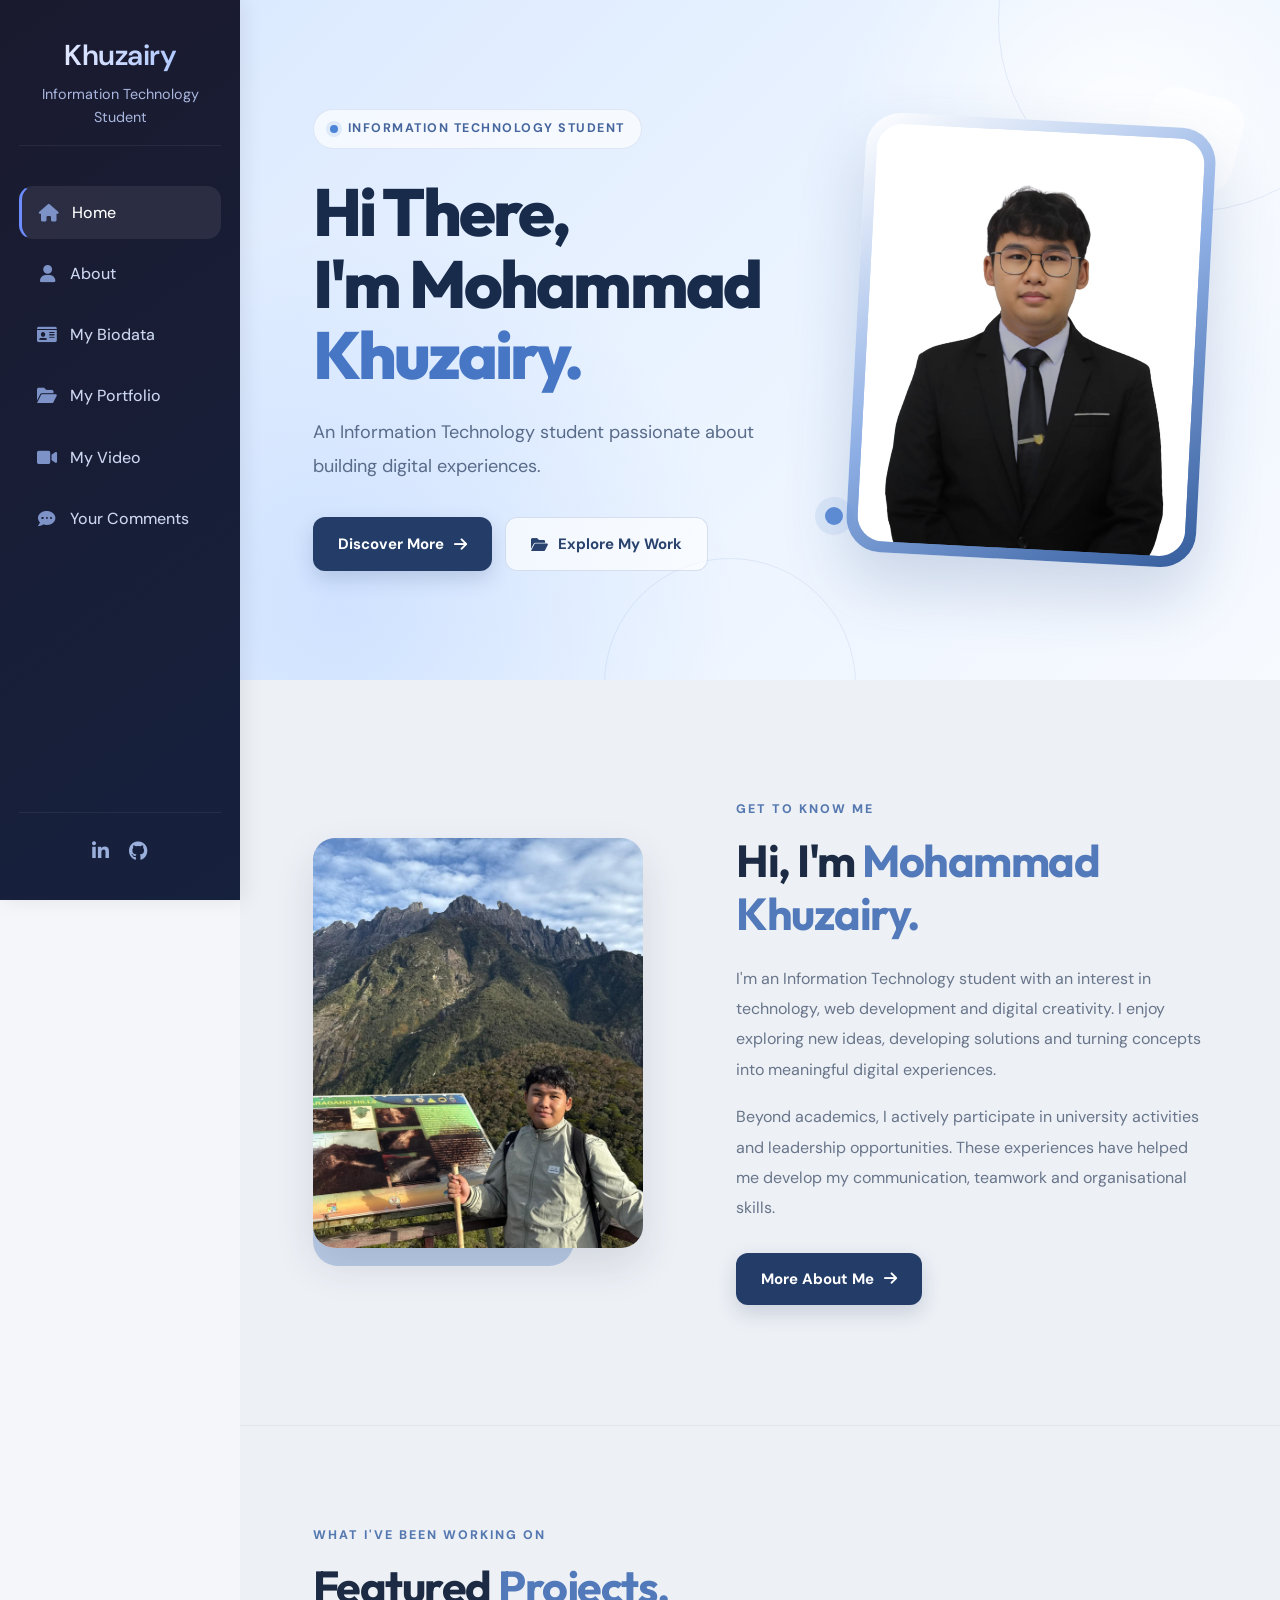
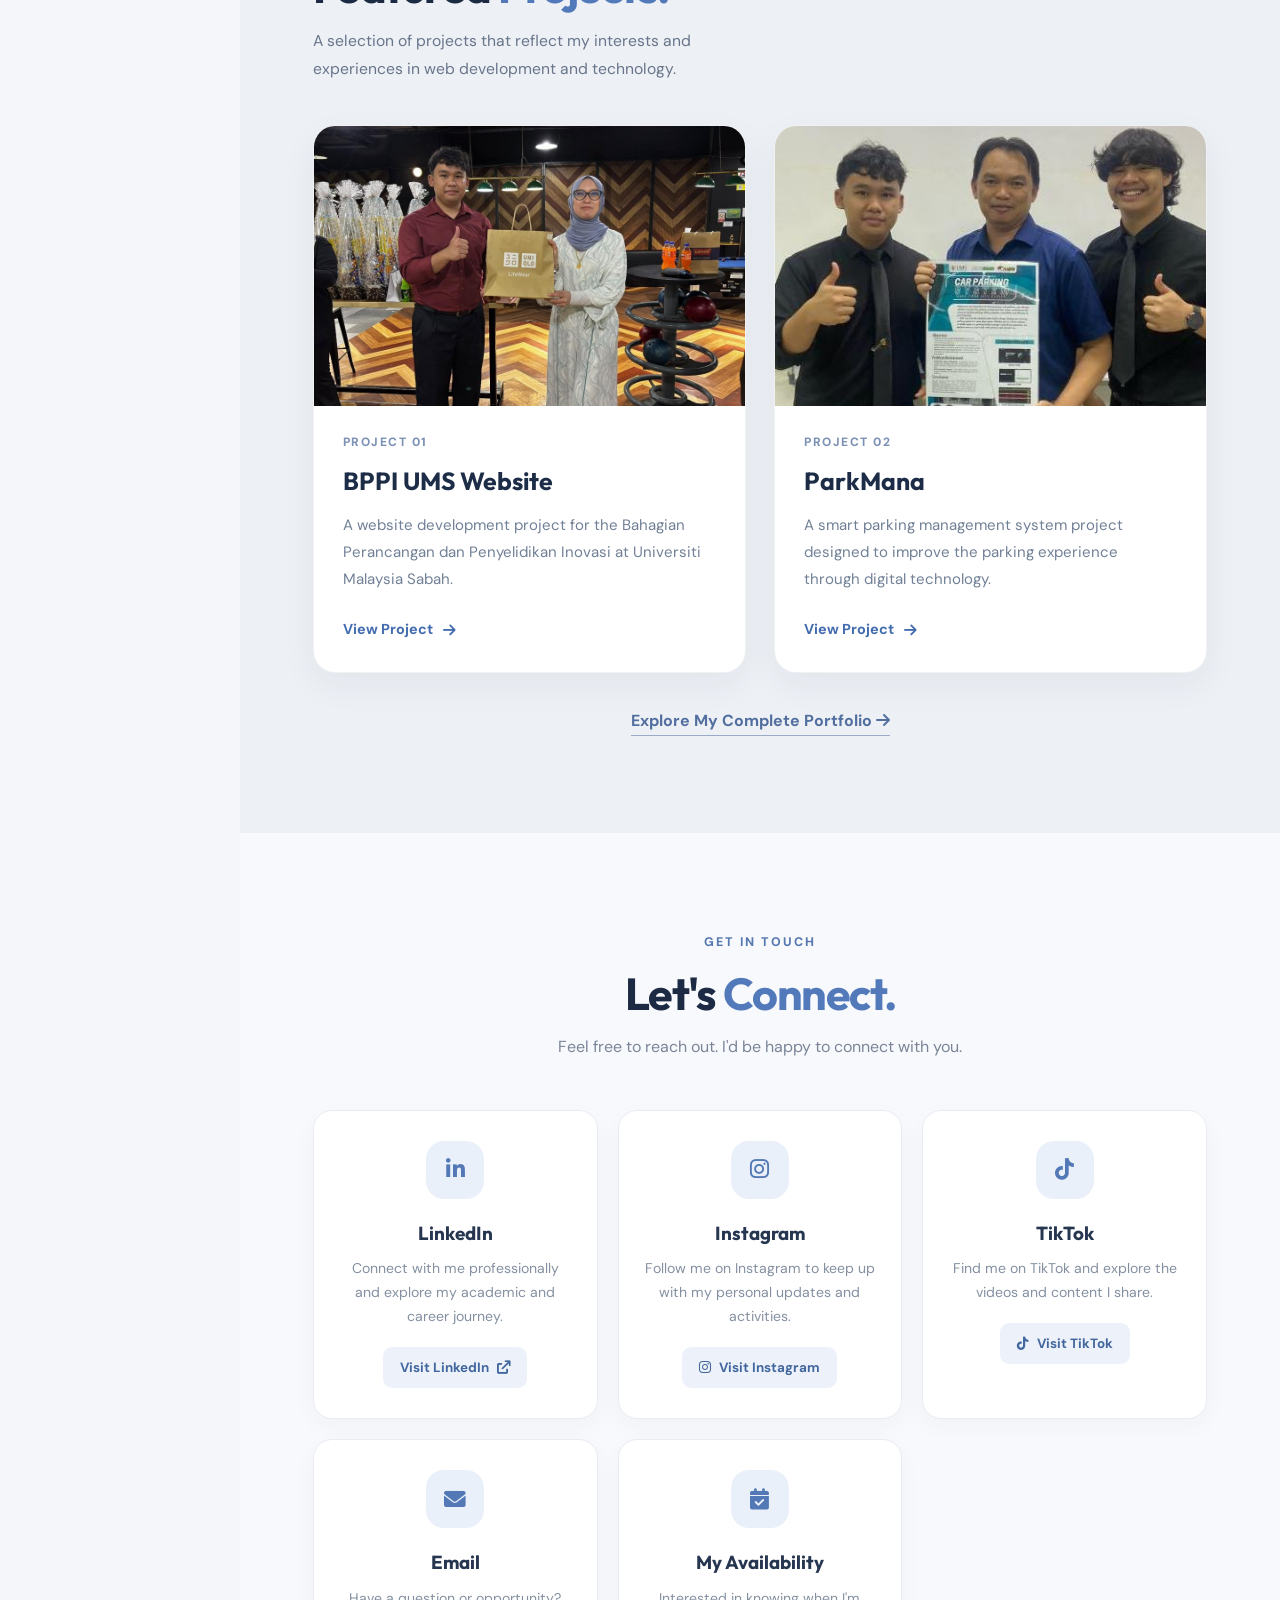
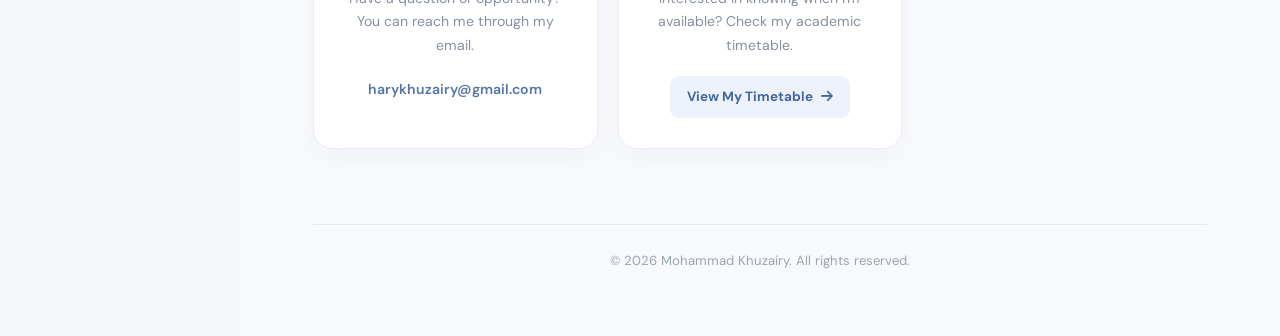
==== index.html @ 28a61d9a "Add files via upload" ====
<!DOCTYPE html>
<html lang="en">
<head>
    <meta charset="UTF-8">
    <meta name="viewport" content="width=device-width, initial-scale=1.0">
    <title>Khuzairy | Personal Portfolio</title>

    <!-- Google Fonts -->
    <link rel="preconnect" href="https://fonts.googleapis.com">
    <link rel="preconnect" href="https://fonts.gstatic.com" crossorigin>
    <link href="https://fonts.googleapis.com/css2?family=DM+Sans:wght@400;500;600;700;800&family=Outfit:wght@400;500;600;700;800&display=swap" rel="stylesheet">

    <!-- Font Awesome -->
    <link rel="stylesheet" href="https://cdnjs.cloudflare.com/ajax/libs/font-awesome/6.0.0-beta3/css/all.min.css">

    <style>
        * {
            margin: 0;
            padding: 0;
            box-sizing: border-box;
        }

        html {
            scroll-behavior: smooth;
        }

        body {
            font-family: 'DM Sans', sans-serif;
            background: #f4f6fa;
            color: #1e293b;
            line-height: 1.6;
            overflow-x: hidden;
        }

        /* =========================================
           ORIGINAL NAVY BLUE SIDEBAR
        ========================================= */

        .sidebar {
            width: 240px;
            height: 100vh;
            background: linear-gradient(145deg, #1a1a2e, #16213e);
            color: #f0f0f5;
            padding: 2rem 1.2rem;
            position: fixed;
            top: 0;
            left: 0;
            display: flex;
            flex-direction: column;
            align-items: center;
            text-align: center;
            box-shadow: 4px 0 20px rgba(0, 0, 0, 0.08);
            z-index: 10;
            overflow-y: auto;
            transition: all 0.2s;
        }

        .sidebar h2 {
            font-size: 1.8rem;
            font-weight: 600;
            letter-spacing: -0.5px;
            margin-bottom: 0.3rem;
            background: linear-gradient(to right, #e0e7ff, #b1c9ff);
            -webkit-background-clip: text;
            background-clip: text;
            color: transparent;
        }

        .sidebar .title-tag {
            color: #aab8e0;
            font-size: 0.9rem;
            font-weight: 400;
            margin-bottom: 2rem;
            border-bottom: 1px solid rgba(255, 255, 255, 0.06);
            padding-bottom: 1rem;
            width: 100%;
        }

        .sidebar-nav {
            width: 100%;
            display: flex;
            flex-direction: column;
            gap: 0.5rem;
            margin-top: 0.5rem;
        }

        .sidebar-nav a {
            display: flex;
            align-items: center;
            gap: 12px;
            color: #ccd6f0;
            text-decoration: none;
            padding: 0.8rem 1rem;
            border-radius: 14px;
            font-weight: 450;
            transition: all 0.2s ease;
            background: transparent;
            border: 1px solid transparent;
        }

        .sidebar-nav a i {
            width: 22px;
            font-size: 1.1rem;
            color: #7d93c7;
            transition: 0.2s;
        }

        .sidebar-nav a:hover {
            background: rgba(255, 255, 255, 0.07);
            color: white;
            border-color: rgba(255, 255, 255, 0.05);
            transform: translateX(4px);
        }

        .sidebar-nav a:hover i {
            color: #b7cdff;
        }

        .sidebar-nav a.active {
            background: rgba(255, 255, 255, 0.08);
            color: white;
            border-left: 3px solid #6d8cff;
        }

        .sidebar .social-links {
            margin-top: auto;
            padding-top: 1.5rem;
            display: flex;
            gap: 1.2rem;
            font-size: 1.2rem;
            color: #859bc9;
            border-top: 1px solid rgba(255, 255, 255, 0.06);
            width: 100%;
            justify-content: center;
        }

        .sidebar .social-links a {
            color: #9aafdb;
            transition: 0.2s;
        }

        .sidebar .social-links a:hover {
            color: white;
            transform: scale(1.1);
        }

        /* =========================================
           MAIN CONTENT
        ========================================= */

        .main-content {
            margin-left: 240px;
            width: calc(100% - 240px);
            min-height: 100vh;
        }

        section {
            width: 100%;
            position: relative;
        }

        .section-container {
            width: 100%;
            max-width: 1150px;
            margin: 0 auto;
        }

        /* =========================================
           HERO SECTION - MODERN & CREATIVE
        ========================================= */

        .hero-section {
            min-height: 680px;
            padding: 90px 7%;
            display: flex;
            align-items: center;
            overflow: hidden;
            background:
                radial-gradient(circle at 85% 20%, rgba(255,255,255,0.9), transparent 28%),
                radial-gradient(circle at 10% 90%, rgba(151,190,255,0.3), transparent 35%),
                linear-gradient(135deg, #dceaff 0%, #eaf3ff 48%, #f7faff 100%);
        }

        .hero-section::before {
            content: "";
            position: absolute;
            width: 380px;
            height: 380px;
            border: 1px solid rgba(87, 124, 190, 0.13);
            border-radius: 50%;
            top: -170px;
            right: -100px;
        }

        .hero-section::after {
            content: "";
            position: absolute;
            width: 250px;
            height: 250px;
            border: 1px solid rgba(87, 124, 190, 0.12);
            border-radius: 50%;
            bottom: -130px;
            left: 35%;
        }

        .hero-container {
            width: 100%;
            max-width: 1150px;
            margin: auto;
            display: grid;
            grid-template-columns: 1.15fr 0.85fr;
            align-items: center;
            gap: 65px;
            position: relative;
            z-index: 1;
        }

        .hero-text {
            animation: fadeInUp 0.9s ease forwards;
        }

        .hero-label {
            display: inline-flex;
            align-items: center;
            gap: 10px;
            padding: 9px 16px;
            border-radius: 50px;
            background: rgba(255,255,255,0.65);
            border: 1px solid rgba(93, 128, 190, 0.16);
            color: #46669d;
            font-size: 0.78rem;
            font-weight: 700;
            letter-spacing: 1.5px;
            text-transform: uppercase;
            margin-bottom: 27px;
        }

        .hero-label span {
            width: 8px;
            height: 8px;
            border-radius: 50%;
            background: #4b83d6;
            box-shadow: 0 0 0 4px rgba(75,131,214,0.13);
        }

        .hero-text h1 {
            font-family: 'Outfit', sans-serif;
            font-size: clamp(3rem, 5.2vw, 4.7rem);
            font-weight: 800;
            letter-spacing: -2.8px;
            line-height: 1.08;
            color: #192b4a;
            margin-bottom: 25px;
        }

        .hero-text h1 .highlight {
            display: inline-block;
            color: #4776c5;
            position: relative;
        }

        .hero-description {
            font-size: 1.13rem;
            line-height: 1.85;
            color: #586b89;
            max-width: 540px;
            margin-bottom: 34px;
        }

        .hero-buttons {
            display: flex;
            flex-wrap: wrap;
            gap: 13px;
        }

        .btn {
            display: inline-flex;
            align-items: center;
            justify-content: center;
            gap: 10px;
            padding: 14px 25px;
            border-radius: 12px;
            font-size: 0.94rem;
            font-weight: 700;
            text-decoration: none;
            transition: all 0.3s ease;
        }

        .btn-primary {
            background: #243d68;
            color: white;
            box-shadow: 0 8px 20px rgba(36,61,104,0.18);
        }

        .btn-primary:hover {
            background: #34558b;
            transform: translateY(-4px);
            box-shadow: 0 13px 25px rgba(36,61,104,0.22);
        }

        .btn-secondary {
            color: #29436e;
            background: rgba(255,255,255,0.65);
            border: 1px solid rgba(76,111,168,0.2);
        }

        .btn-secondary:hover {
            background: white;
            transform: translateY(-4px);
            border-color: #7598d2;
        }

        /* Hero Image */

        .hero-image {
            display: flex;
            justify-content: center;
            align-items: center;
            position: relative;
            animation: fadeIn 1.1s ease forwards;
        }

        .hero-image-frame {
            width: 350px;
            height: 440px;
            padding: 11px;
            border-radius: 35px;
            background: linear-gradient(145deg, #ffffff, #8eafe5, #355d9d);
            box-shadow: 0 30px 65px rgba(40,76,135,0.2);
            transform: rotate(3deg);
            transition: 0.4s ease;
            position: relative;
        }

        .hero-image-frame:hover {
            transform: rotate(0deg) translateY(-8px);
        }

        .hero-image-frame img {
            width: 100%;
            height: 100%;
            object-fit: cover;
            object-position: center;
            border-radius: 26px;
            display: block;
            background: #dce8fa;
        }

        .hero-image-decoration {
            position: absolute;
            width: 95px;
            height: 95px;
            border-radius: 25px;
            background: rgba(255,255,255,0.65);
            backdrop-filter: blur(8px);
            top: -28px;
            right: -32px;
            transform: rotate(15deg);
            z-index: -1;
        }

        .hero-image-dot {
            position: absolute;
            width: 18px;
            height: 18px;
            background: #5c8bd3;
            border-radius: 50%;
            bottom: 35px;
            left: -30px;
            box-shadow: 0 0 0 10px rgba(92,139,211,0.12);
        }

        /* =========================================
           ABOUT ME PREVIEW
        ========================================= */

        .about-section {
            padding: 105px 7%;
            background: #edf0f5;
        }

        .about-container {
            max-width: 1080px;
            margin: auto;
            display: grid;
            grid-template-columns: 0.85fr 1.15fr;
            align-items: center;
            gap: 75px;
        }

        .about-image-wrapper {
            position: relative;
            padding: 0 18px 18px 0;
        }

        .about-image-wrapper::before {
            content: "";
            position: absolute;
            width: 75%;
            height: 85%;
            bottom: 0;
            left: 0;
            border-radius: 25px;
            background: #b9cbe5;
        }

        .about-image {
            position: relative;
            width: 100%;
            height: 410px;
            border-radius: 22px;
            overflow: hidden;
            background: #d9e1ed;
            box-shadow: 0 18px 40px rgba(35,51,78,0.12);
        }

        .about-image img {
            width: 100%;
            height: 100%;
            display: block;
            object-fit: cover;
            object-position: center;
        }

        .about-text {
            padding: 15px 0;
        }

        .section-label {
            color: #5578b0;
            font-size: 0.78rem;
            font-weight: 800;
            letter-spacing: 2px;
            text-transform: uppercase;
            margin-bottom: 15px;
        }

        .section-heading {
            font-family: 'Outfit', sans-serif;
            font-size: clamp(2.1rem, 3.5vw, 3.2rem);
            line-height: 1.18;
            letter-spacing: -1.5px;
            color: #1c2b43;
            margin-bottom: 23px;
        }

        .section-heading span {
            color: #5279ba;
        }

        .about-text p {
            color: #68758a;
            font-size: 1rem;
            line-height: 1.9;
            margin-bottom: 17px;
        }

        .about-text .btn {
            margin-top: 12px;
        }

        /* =========================================
           FEATURED PROJECTS
        ========================================= */

        .projects-section {
            padding: 100px 7%;
            background: #edf0f5;
            border-top: 1px solid rgba(40,60,90,0.06);
        }

        .projects-header {
            max-width: 1080px;
            margin: 0 auto 42px;
            display: flex;
            align-items: end;
            justify-content: space-between;
            gap: 25px;
        }

        .projects-header .section-heading {
            margin-bottom: 0;
        }

        .projects-subtitle {
            max-width: 440px;
            color: #68758a;
            font-size: 0.98rem;
            line-height: 1.8;
            margin-top: 13px;
        }

        .projects-grid {
            max-width: 1080px;
            margin: auto;
            display: grid;
            grid-template-columns: repeat(2, 1fr);
            gap: 28px;
        }

        .project-card {
            background: #ffffff;
            border-radius: 22px;
            overflow: hidden;
            border: 1px solid rgba(40,60,90,0.07);
            box-shadow: 0 12px 35px rgba(32,49,75,0.055);
            transition: all 0.35s ease;
        }

        .project-card:hover {
            transform: translateY(-8px);
            box-shadow: 0 22px 45px rgba(32,49,75,0.12);
        }

        .project-image {
            height: 280px;
            overflow: hidden;
            position: relative;
            background: #dce4f0;
        }

        .project-image img {
            width: 100%;
            height: 100%;
            display: block;
            object-fit: cover;
            object-position: center;
            transition: transform 0.6s ease;
        }

        .project-card:hover .project-image img {
            transform: scale(1.05);
        }

        .project-content {
            padding: 27px 29px 30px;
        }

        .project-number {
            color: #7b91b5;
            font-size: 0.75rem;
            font-weight: 800;
            letter-spacing: 1.5px;
            margin-bottom: 9px;
        }

        .project-content h3 {
            font-family: 'Outfit', sans-serif;
            font-size: 1.55rem;
            color: #1d2d47;
            margin-bottom: 11px;
        }

        .project-content p {
            color: #718096;
            font-size: 0.94rem;
            line-height: 1.8;
            margin-bottom: 23px;
        }

        .project-link {
            display: inline-flex;
            align-items: center;
            gap: 10px;
            color: #426cae;
            font-size: 0.9rem;
            font-weight: 700;
            text-decoration: none;
            transition: gap 0.25s ease;
        }

        .project-link:hover {
            gap: 16px;
            color: #244b87;
        }

        .projects-footer {
            max-width: 1080px;
            margin: 35px auto 0;
            text-align: center;
        }

        .projects-footer a {
            color: #526f9f;
            font-weight: 700;
            text-decoration: none;
            border-bottom: 1px solid #9aabc7;
            padding-bottom: 4px;
            transition: 0.2s;
        }

        .projects-footer a:hover {
            color: #243d68;
            border-color: #243d68;
        }

        /* =========================================
           CONTACT SECTION
        ========================================= */

        .contact-section {
            padding: 100px 7% 65px;
            background: #f8f9fc;
        }

        .contact-container {
            max-width: 1080px;
            margin: auto;
        }

        .contact-heading {
            text-align: center;
            margin-bottom: 50px;
        }

        .contact-heading .section-heading {
            margin-bottom: 13px;
        }

        .contact-heading p {
            color: #7a8598;
            font-size: 1rem;
        }

        .contact-grid {
            display: grid;
            grid-template-columns: repeat(3, 1fr);
            gap: 20px;
        }

        .contact-card {
            background: #ffffff;
            border: 1px solid #e9edf3;
            border-radius: 19px;
            padding: 30px 24px;
            text-align: center;
            box-shadow: 0 8px 25px rgba(32,49,75,0.035);
            transition: all 0.3s ease;
        }

        .contact-card:hover {
            transform: translateY(-6px);
            box-shadow: 0 15px 35px rgba(32,49,75,0.08);
        }

        .contact-icon {
            width: 58px;
            height: 58px;
            margin: 0 auto 19px;
            display: flex;
            align-items: center;
            justify-content: center;
            border-radius: 18px;
            background: #eaf0fa;
            color: #5278b5;
            font-size: 1.35rem;
        }

        .contact-card h3 {
            color: #263650;
            font-family: 'Outfit', sans-serif;
            font-size: 1.18rem;
            margin-bottom: 9px;
        }

        .contact-card p {
            color: #8490a1;
            font-size: 0.88rem;
            line-height: 1.7;
            margin-bottom: 18px;
            overflow-wrap: anywhere;
        }

        .contact-action {
            display: inline-flex;
            align-items: center;
            justify-content: center;
            gap: 8px;
            padding: 10px 17px;
            background: #edf2fa;
            color: #42679f;
            border-radius: 9px;
            font-size: 0.84rem;
            font-weight: 700;
            text-decoration: none;
            transition: all 0.3s ease;
        }

        .contact-action:hover {
            background: #294873;
            color: white;
        }

        .contact-email {
            color: #5575a7;
            font-weight: 600;
            text-decoration: none;
            font-size: 0.88rem;
        }

        .contact-email:hover {
            text-decoration: underline;
        }

        /* Instagram Button */

        .instagram-action:hover {
            background: linear-gradient(45deg, #feda75, #fa7e1e, #d62976, #962fbf, #4f5bd5);
            color: white;
            box-shadow: 0 8px 20px rgba(214, 41, 118, 0.25);
        }

        /* TikTok Button */

        .tiktok-action:hover {
            background: #010101;
            color: #ffffff;
            box-shadow: 4px 4px 0 #25f4ee, -4px -4px 0 #fe2c55;
        }

        /* Footer */

        .footer {
            max-width: 1080px;
            margin: 75px auto 0;
            padding-top: 25px;
            border-top: 1px solid #e5e9f0;
            display: flex;
            justify-content: center;
            align-items: center;
            gap: 15px;
            color: #9aa4b3;
            font-size: 0.82rem;
            text-align: center;
        }

        /* =========================================
           ANIMATIONS
        ========================================= */

        @keyframes fadeInUp {
            from {
                opacity: 0;
                transform: translateY(30px);
            }
            to {
                opacity: 1;
                transform: translateY(0);
            }
        }

        @keyframes fadeIn {
            from {
                opacity: 0;
                transform: translateY(20px);
            }
            to {
                opacity: 1;
                transform: translateY(0);
            }
        }

        /* Scroll reveal */

        .reveal {
            opacity: 0;
            transform: translateY(35px);
            transition: opacity 0.8s ease, transform 0.8s ease;
        }

        .reveal.visible {
            opacity: 1;
            transform: translateY(0);
        }

        /* =========================================
           MOBILE MENU
        ========================================= */

        .menu-toggle {
            display: none;
            position: fixed;
            top: 18px;
            right: 18px;
            z-index: 20;
            background: #1a1a2e;
            color: white;
            border: none;
            width: 44px;
            height: 44px;
            border-radius: 12px;
            font-size: 1.2rem;
            cursor: pointer;
        }

        /* =========================================
           RESPONSIVE DESIGN
        ========================================= */

        @media (max-width: 1100px) {
            .hero-container {
                gap: 35px;
            }

            .hero-image-frame {
                width: 300px;
                height: 390px;
            }

            .hero-text h1 {
                font-size: 3.5rem;
            }

            .about-container {
                gap: 45px;
            }
        }

        @media (max-width: 900px) {
            .hero-section {
                padding: 90px 5%;
            }

            .hero-container {
                grid-template-columns: 1fr 0.8fr;
                gap: 25px;
            }

            .hero-text h1 {
                font-size: 3rem;
            }

            .hero-image-frame {
                width: 260px;
                height: 350px;
            }

            .about-section,
            .projects-section,
            .contact-section {
                padding-left: 5%;
                padding-right: 5%;
            }

            .about-image {
                height: 350px;
            }

            .project-image {
                height: 230px;
            }
        }

        @media (max-width: 768px) {
            .menu-toggle {
                display: block;
            }

            .sidebar {
                transform: translateX(-100%);
                transition: transform 0.3s ease;
            }

            .sidebar.open {
                transform: translateX(0);
            }

            .main-content {
                margin-left: 0;
                width: 100%;
            }

            .hero-section {
                min-height: auto;
                padding: 105px 25px 75px;
            }

            .hero-container {
                grid-template-columns: 1fr;
                text-align: center;
                gap: 45px;
            }

            .hero-text {
                order: 2;
            }

            .hero-image {
                order: 1;
            }

            .hero-image-frame {
                width: 270px;
                height: 340px;
            }

            .hero-text h1 {
                font-size: clamp(2.8rem, 9vw, 4rem);
                letter-spacing: -2px;
            }

            .hero-description {
                margin-left: auto;
                margin-right: auto;
                font-size: 1rem;
            }

            .hero-buttons {
                justify-content: center;
            }

            .about-section,
            .projects-section,
            .contact-section {
                padding: 75px 25px;
            }

            .about-container {
                grid-template-columns: 1fr;
                gap: 40px;
            }

            .about-image-wrapper {
                max-width: 430px;
                width: 100%;
                margin: auto;
            }

            .about-image {
                height: 390px;
            }

            .about-text {
                text-align: center;
            }

            .projects-header {
                display: block;
                text-align: center;
            }

            .projects-subtitle {
                margin-left: auto;
                margin-right: auto;
            }

            .projects-grid {
                grid-template-columns: 1fr;
                max-width: 540px;
            }

            .project-image {
                height: 280px;
            }

            .contact-grid {
                grid-template-columns: 1fr;
                max-width: 480px;
                margin: auto;
            }

            .footer {
                flex-direction: column;
                text-align: center;
            }
        }

        @media (max-width: 480px) {
            .hero-text h1 {
                font-size: 2.6rem;
            }

            .hero-image-frame {
                width: 235px;
                height: 300px;
            }

            .hero-label {
                font-size: 0.68rem;
            }

            .hero-buttons {
                flex-direction: column;
                align-items: stretch;
            }

            .btn {
                width: 100%;
            }

            .about-image {
                height: 320px;
            }

            .section-heading {
                font-size: 2.2rem;
            }

            .project-image {
                height: 220px;
            }

            .project-content {
                padding: 23px;
            }
        }
    </style>
</head>

<body>

    <!-- Mobile Menu Button -->
    <button class="menu-toggle" id="menuToggle" aria-label="Toggle navigation">
        <i class="fas fa-bars"></i>
    </button>

    <!-- ORIGINAL BLUE SIDEBAR -->
    <aside class="sidebar" id="sidebar">

        <h2>Khuzairy</h2>
        <div class="title-tag">Information Technology Student</div>

        <nav class="sidebar-nav">

            <a href="index.html" class="active">
                <i class="fas fa-home"></i>
                <span>Home</span>
            </a>

            <a href="about.html">
                <i class="fas fa-user"></i>
                <span>About</span>
            </a>

            <a href="biodata.html">
                <i class="fas fa-id-card"></i>
                <span>My Biodata</span>
            </a>

            <a href="portfolio.html">
                <i class="fas fa-folder-open"></i>
                <span>My Portfolio</span>
            </a>

            <a href="video.html">
                <i class="fas fa-video"></i>
                <span>My Video</span>
            </a>

            <a href="comments.html">
                <i class="fas fa-comment-dots"></i>
                <span>Your Comments</span>
            </a>

        </nav>

        <div class="social-links">

            <a href="https://www.linkedin.com/in/mohdkhuzairy"
               target="_blank"
               rel="noopener noreferrer"
               aria-label="LinkedIn">
                <i class="fab fa-linkedin-in"></i>
            </a>

            <a href="https://github.com/MohdKhuzairyy"
               target="_blank"
               rel="noopener noreferrer"
               aria-label="GitHub">
                <i class="fab fa-github"></i>
            </a>

        </div>

    </aside>


    <!-- MAIN CONTENT -->
    <main class="main-content">

        <!-- HERO SECTION -->

        <section class="hero-section" id="home">

            <div class="hero-container">

                <div class="hero-text">

                    <div class="hero-label">
                        <span></span>
                        INFORMATION TECHNOLOGY STUDENT
                    </div>

                    <h1>
                        Hi There,<br>
                        I'm Mohammad<br>
                        <span class="highlight">Khuzairy.</span>
                    </h1>

                    <p class="hero-description">
                        An Information Technology student passionate about
                        building digital experiences.
                    </p>

                    <div class="hero-buttons">

                        <a href="about.html" class="btn btn-primary">
                            Discover More
                            <i class="fas fa-arrow-right"></i>
                        </a>

                        <a href="#projects" class="btn btn-secondary">
                            <i class="fas fa-folder-open"></i>
                            Explore My Work
                        </a>

                    </div>

                </div>

                <!-- Hero Profile Picture -->
                <div class="hero-image">

                    <div class="hero-image-decoration"></div>

                    <div class="hero-image-frame">

                        <img src="assets/images/profile.jpg"
                             alt="Mohammad Khuzairy">

                    </div>

                    <div class="hero-image-dot"></div>

                </div>

            </div>

        </section>


        <!-- ABOUT ME PREVIEW -->

        <section class="about-section" id="about">

            <div class="about-container reveal">

                <div class="about-image-wrapper">

                    <div class="about-image">

                        <img src="assets/images/about-me.jpeg"
                             alt="Mohammad Khuzairy">

                    </div>

                </div>

                <div class="about-text">

                    <div class="section-label">
                        GET TO KNOW ME
                    </div>

                    <h2 class="section-heading">
                        Hi, I'm <span>Mohammad Khuzairy.</span>
                    </h2>

                    <p>
                        I'm an Information Technology student with an interest
                        in technology, web development and digital creativity.
                        I enjoy exploring new ideas, developing solutions
                        and turning concepts into meaningful digital experiences.
                    </p>

                    <p>
                        Beyond academics, I actively participate in university
                        activities and leadership opportunities. These
                        experiences have helped me develop my communication,
                        teamwork and organisational skills.
                    </p>

                    <a href="about.html" class="btn btn-primary">
                        More About Me
                        <i class="fas fa-arrow-right"></i>
                    </a>

                </div>

            </div>

        </section>


        <!-- FEATURED PROJECTS -->

        <section class="projects-section" id="projects">

            <div class="section-container">

                <div class="projects-header reveal">

                    <div>

                        <div class="section-label">
                            WHAT I'VE BEEN WORKING ON
                        </div>

                        <h2 class="section-heading">
                            Featured <span>Projects.</span>
                        </h2>

                        <p class="projects-subtitle">
                            A selection of projects that reflect my interests
                            and experiences in web development and technology.
                        </p>

                    </div>

                </div>


                <div class="projects-grid">

                    <!-- BPPI UMS Website -->
                    <article class="project-card reveal">

                        <div class="project-image">

                            <img src="assets/images/portfolio/bppi-director.jpeg"
                                 alt="BPPI UMS Website Project">

                        </div>

                        <div class="project-content">

                            <div class="project-number">
                                PROJECT 01
                            </div>

                            <h3>BPPI UMS Website</h3>

                            <p>
                                A website development project for the
                                Bahagian Perancangan dan Penyelidikan Inovasi
                                at Universiti Malaysia Sabah.
                            </p>

                            <a href="BPPI.html" class="project-link">
                                View Project
                                <i class="fas fa-arrow-right"></i>
                            </a>

                        </div>

                    </article>


                    <!-- ParkMana -->
                    <article class="project-card reveal">

                        <div class="project-image">

                            <img src="assets/images/portfolio/parkmana-supervisor.jpg"
                                 alt="ParkMana Project">

                        </div>

                        <div class="project-content">

                            <div class="project-number">
                                PROJECT 02
                            </div>

                            <h3>ParkMana</h3>

                            <p>
                                A smart parking management system project
                                designed to improve the parking experience
                                through digital technology.
                            </p>

                            <a href="projects/parkmana.html" class="project-link">
                                View Project
                                <i class="fas fa-arrow-right"></i>
                            </a>

                        </div>

                    </article>

                </div>


                <div class="projects-footer reveal">

                    <a href="portfolio.html">
                        Explore My Complete Portfolio
                        <i class="fas fa-arrow-right"></i>
                    </a>

                </div>

            </div>

        </section>


        <!-- CONTACT ME -->

        <section class="contact-section" id="contact">

            <div class="contact-container">

                <div class="contact-heading reveal">

                    <div class="section-label">
                        GET IN TOUCH
                    </div>

                    <h2 class="section-heading">
                        Let's <span>Connect.</span>
                    </h2>

                    <p>
                        Feel free to reach out. I'd be happy to connect with you.
                    </p>

                </div>


                <div class="contact-grid">

                    <!-- LinkedIn -->
                    <div class="contact-card reveal">

                        <div class="contact-icon">
                            <i class="fab fa-linkedin-in"></i>
                        </div>

                        <h3>LinkedIn</h3>

                        <p>
                            Connect with me professionally and explore
                            my academic and career journey.
                        </p>

                        <a href="https://www.linkedin.com/in/mohdkhuzairy"
                           target="_blank"
                           rel="noopener noreferrer"
                           class="contact-action">

                            Visit LinkedIn
                            <i class="fas fa-arrow-up-right-from-square"></i>

                        </a>

                    </div>


                    <!-- Instagram -->
                    <div class="contact-card reveal">

                        <div class="contact-icon">
                            <i class="fab fa-instagram"></i>
                        </div>

                        <h3>Instagram</h3>

                        <p>
                            Follow me on Instagram to keep up with
                            my personal updates and activities.
                        </p>

                        <a href="https://www.instagram.com/mhd._khuz?evlk=MW5wZWFyYW4zZjE4bw%3D%3D&utm_source=qr"
                           target="_blank"
                           rel="noopener noreferrer"
                           class="contact-action instagram-action">

                            <i class="fab fa-instagram"></i>
                            Visit Instagram

                        </a>

                    </div>


                    <!-- TikTok -->
                    <div class="contact-card reveal">

                        <div class="contact-icon">
                            <i class="fab fa-tiktok"></i>
                        </div>

                        <h3>TikTok</h3>

                        <p>
                            Find me on TikTok and explore the videos
                            and content I share.
                        </p>

                        <a href="https://www.tiktok.com/@harrybahnie"
                           target="_blank"
                           rel="noopener noreferrer"
                           class="contact-action tiktok-action">

                            <i class="fab fa-tiktok"></i>
                            Visit TikTok

                        </a>

                    </div>


                    <!-- Email -->
                    <div class="contact-card reveal">

                        <div class="contact-icon">
                            <i class="fas fa-envelope"></i>
                        </div>

                        <h3>Email</h3>

                        <p>
                            Have a question or opportunity?
                            You can reach me through my email.
                        </p>

                        <a href="mailto:harykhuzairy@gmail.com"
                           class="contact-email">

                            harykhuzairy@gmail.com

                        </a>

                    </div>


                    <!-- Availability -->
                    <div class="contact-card reveal">

                        <div class="contact-icon">
                            <i class="fas fa-calendar-check"></i>
                        </div>

                        <h3>My Availability</h3>

                        <p>
                            Interested in knowing when I'm available?
                            Check my academic timetable.
                        </p>

                        <a href="biodata.html#timetable"
                           class="contact-action">

                            View My Timetable
                            <i class="fas fa-arrow-right"></i>

                        </a>

                    </div>

                </div>


                <!-- Footer -->
                <footer class="footer">

                    <p>
                        &copy; <span id="currentYear"></span>
                        Mohammad Khuzairy. All rights reserved.
                    </p>

                </footer>

            </div>

        </section>

    </main>


    <!-- JAVASCRIPT -->

    <script>

        // Mobile Sidebar Toggle

        const menuToggle = document.getElementById("menuToggle");
        const sidebar = document.getElementById("sidebar");

        menuToggle.addEventListener("click", function () {

            sidebar.classList.toggle("open");

            const icon = menuToggle.querySelector("i");

            if (sidebar.classList.contains("open")) {
                icon.classList.remove("fa-bars");
                icon.classList.add("fa-times");
            } else {
                icon.classList.remove("fa-times");
                icon.classList.add("fa-bars");
            }

        });


        // Close Sidebar After Clicking Navigation Link

        document.querySelectorAll(".sidebar-nav a").forEach(link => {

            link.addEventListener("click", function () {

                sidebar.classList.remove("open");

                const icon = menuToggle.querySelector("i");

                icon.classList.remove("fa-times");
                icon.classList.add("fa-bars");

            });

        });


        // Automatic Copyright Year

        document.getElementById("currentYear").textContent =
            new Date().getFullYear();


        // Scroll Reveal Animation

        const revealElements = document.querySelectorAll(".reveal");

        const revealObserver = new IntersectionObserver((entries, observer) => {

            entries.forEach(entry => {

                if (entry.isIntersecting) {

                    entry.target.classList.add("visible");
                    observer.unobserve(entry.target);

                }

            });

        }, {
            threshold: 0.12
        });

        revealElements.forEach(element => {
            revealObserver.observe(element);
        });

    </script>

</body>
</html>
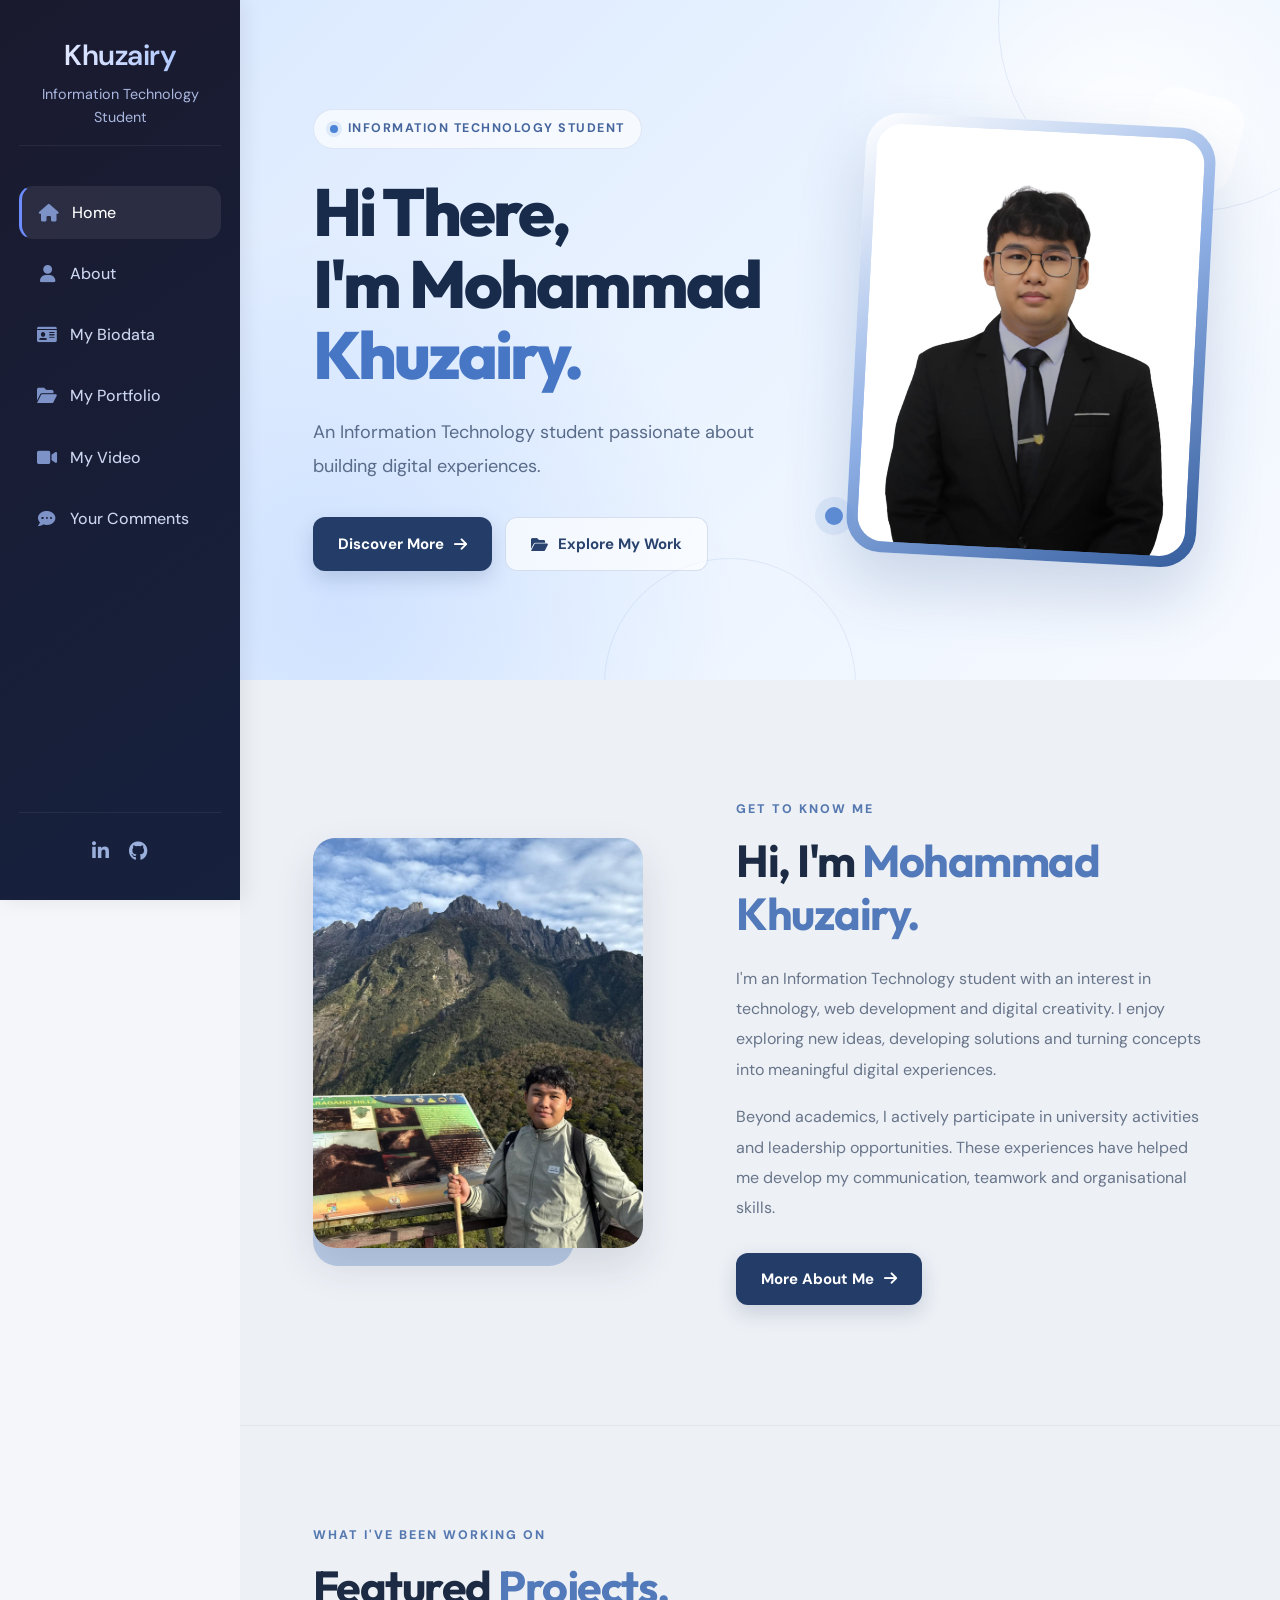
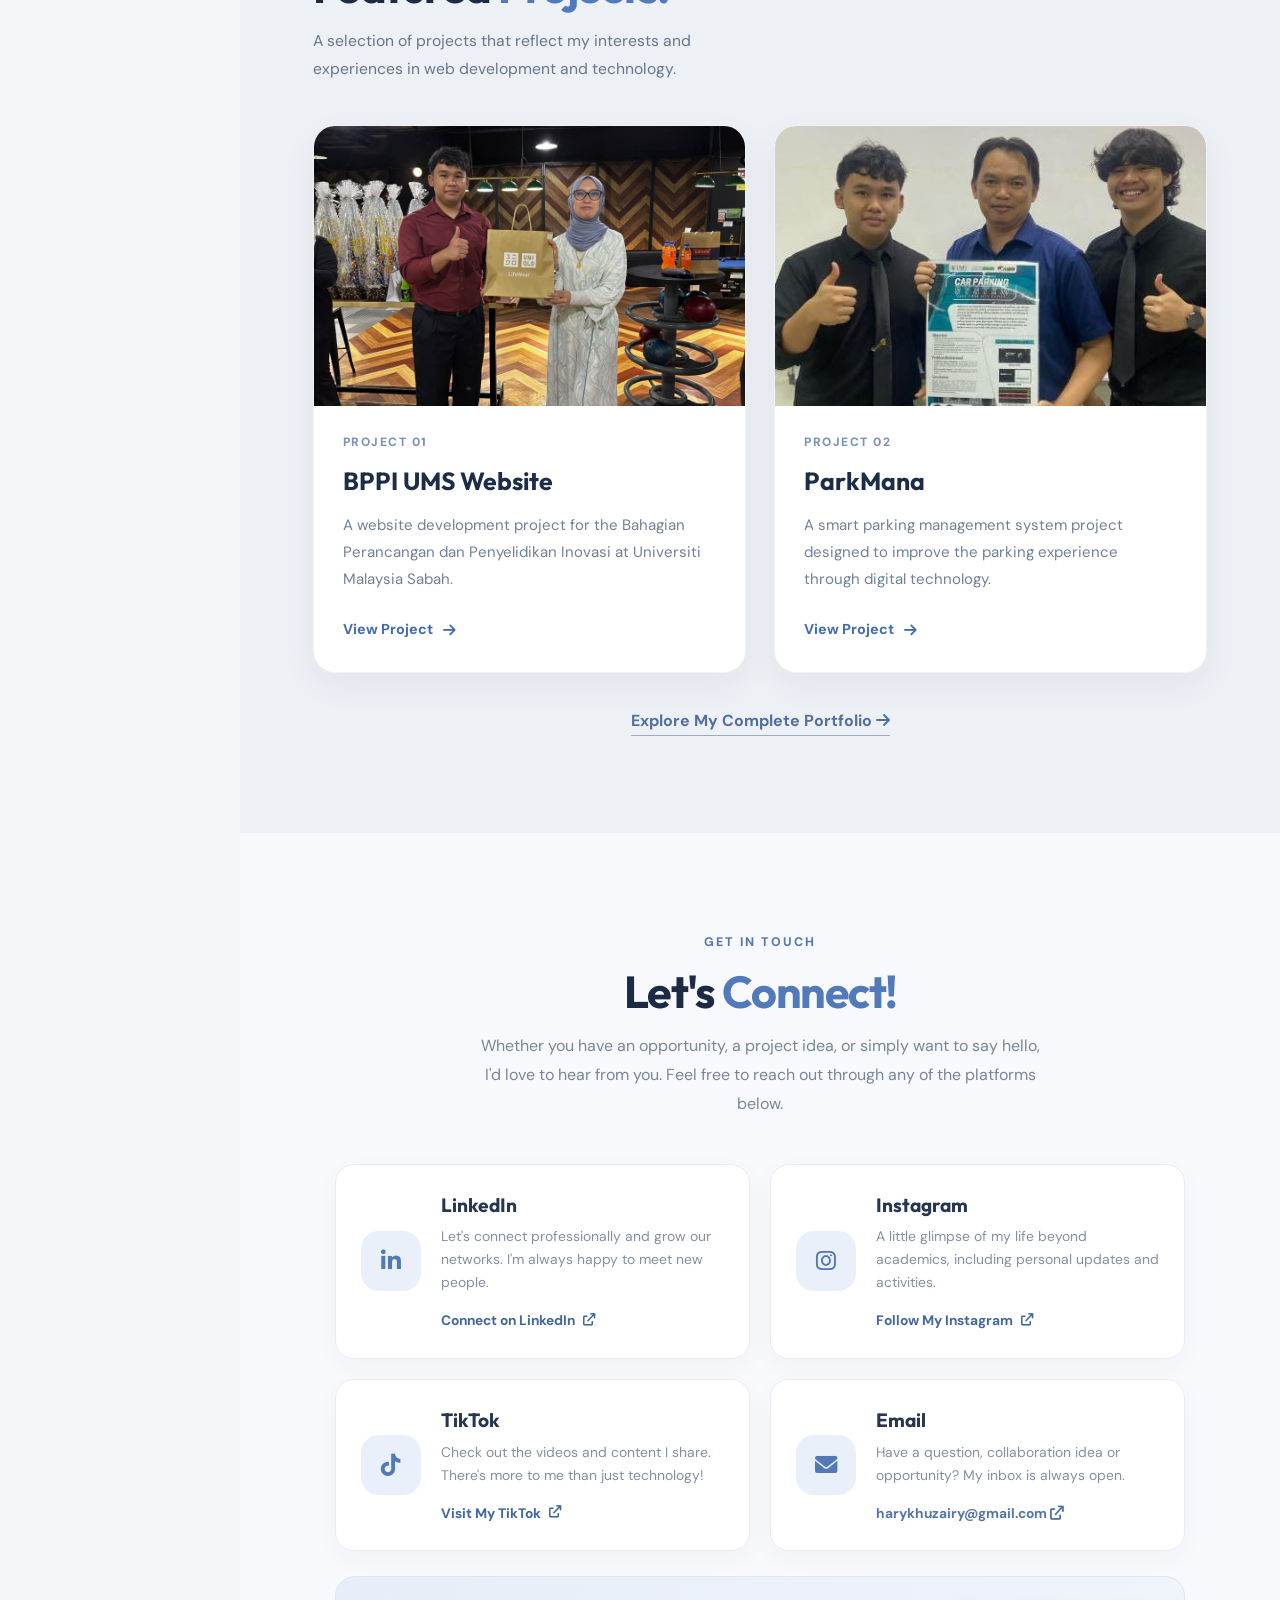
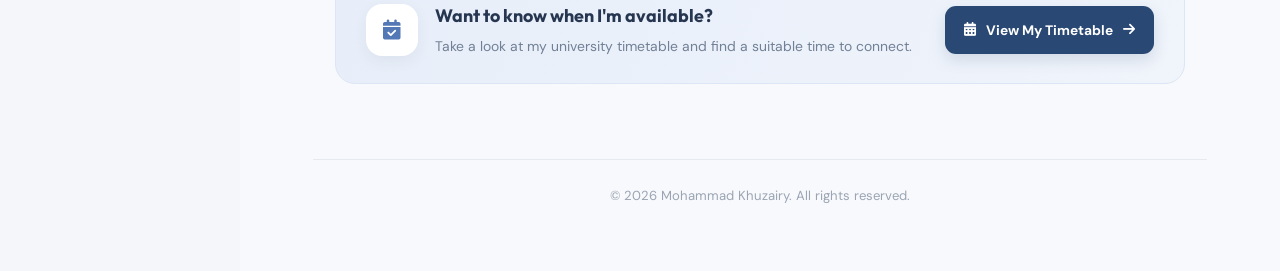
==== commit 87b8717b: "Update index.html" ====
--- a/index.html
+++ b/index.html
@@ -1,3 +1,4 @@
+
 <!DOCTYPE html>
 <html lang="en">
 <head>
@@ -595,7 +596,7 @@
         }
 
         /* =========================================
-           CONTACT SECTION
+           CONTACT SECTION - FRIENDLIER REDESIGN
         ========================================= */
 
         .contact-section {
@@ -610,7 +611,7 @@
 
         .contact-heading {
             text-align: center;
-            margin-bottom: 50px;
+            margin-bottom: 45px;
         }
 
         .contact-heading .section-heading {
@@ -620,102 +621,255 @@
         .contact-heading p {
             color: #7a8598;
             font-size: 1rem;
-        }
+            max-width: 570px;
+            margin: 0 auto;
+            line-height: 1.8;
+        }
+
+        .contact-heading .section-label {
+            margin-bottom: 13px;
+        }
+
+        /* Two-column contact grid */
 
         .contact-grid {
             display: grid;
-            grid-template-columns: repeat(3, 1fr);
+            grid-template-columns: repeat(2, minmax(0, 1fr));
             gap: 20px;
+            max-width: 850px;
+            margin: 0 auto;
         }
 
         .contact-card {
+            position: relative;
+            display: flex;
+            align-items: center;
+            gap: 20px;
+            min-width: 0;
             background: #ffffff;
             border: 1px solid #e9edf3;
             border-radius: 19px;
-            padding: 30px 24px;
-            text-align: center;
+            padding: 25px;
+            text-align: left;
             box-shadow: 0 8px 25px rgba(32,49,75,0.035);
             transition: all 0.3s ease;
+            overflow: hidden;
+        }
+
+        .contact-card::before {
+            content: "";
+            position: absolute;
+            left: 0;
+            top: 18px;
+            bottom: 18px;
+            width: 3px;
+            border-radius: 0 5px 5px 0;
+            background: #8ba9dc;
+            opacity: 0;
+            transition: opacity 0.3s ease;
         }
 
         .contact-card:hover {
-            transform: translateY(-6px);
-            box-shadow: 0 15px 35px rgba(32,49,75,0.08);
+            transform: translateY(-5px);
+            border-color: #d9e3f2;
+            box-shadow: 0 16px 35px rgba(32,49,75,0.09);
+        }
+
+        .contact-card:hover::before {
+            opacity: 1;
         }
 
         .contact-icon {
-            width: 58px;
-            height: 58px;
-            margin: 0 auto 19px;
+            flex: 0 0 60px;
+            width: 60px;
+            height: 60px;
             display: flex;
             align-items: center;
             justify-content: center;
             border-radius: 18px;
             background: #eaf0fa;
             color: #5278b5;
-            font-size: 1.35rem;
+            font-size: 1.4rem;
+            transition: all 0.3s ease;
+        }
+
+        .contact-card:hover .contact-icon {
+            background: #dfe9f8;
+            transform: scale(1.06) rotate(-4deg);
+        }
+
+        .contact-card-content {
+            flex: 1;
+            min-width: 0;
         }
 
         .contact-card h3 {
             color: #263650;
             font-family: 'Outfit', sans-serif;
-            font-size: 1.18rem;
-            margin-bottom: 9px;
+            font-size: 1.2rem;
+            margin-bottom: 5px;
         }
 
         .contact-card p {
             color: #8490a1;
-            font-size: 0.88rem;
-            line-height: 1.7;
-            margin-bottom: 18px;
-            overflow-wrap: anywhere;
+            font-size: 0.87rem;
+            line-height: 1.65;
+            margin-bottom: 13px;
         }
 
         .contact-action {
             display: inline-flex;
             align-items: center;
-            justify-content: center;
             gap: 8px;
-            padding: 10px 17px;
-            background: #edf2fa;
             color: #42679f;
-            border-radius: 9px;
-            font-size: 0.84rem;
+            font-size: 0.86rem;
             font-weight: 700;
             text-decoration: none;
+            transition: all 0.25s ease;
+        }
+
+        .contact-action i {
+            font-size: 0.78rem;
+            transition: transform 0.25s ease;
+        }
+
+        .contact-action:hover {
+            color: #243d68;
+        }
+
+        .contact-action:hover i {
+            transform: translate(3px, -2px);
+        }
+
+        .contact-email {
+            display: inline-block;
+            color: #5575a7;
+            font-weight: 700;
+            text-decoration: none;
+            font-size: 0.86rem;
+            overflow-wrap: anywhere;
+            transition: color 0.2s ease;
+        }
+
+        .contact-email:hover {
+            color: #243d68;
+            text-decoration: underline;
+        }
+
+        /* Instagram hover */
+
+        .instagram-card:hover .contact-icon {
+            background: #fceaf2;
+            color: #d62976;
+        }
+
+        .instagram-action:hover {
+            color: #d62976;
+        }
+
+        /* TikTok hover */
+
+        .tiktok-card:hover .contact-icon {
+            background: #e9f7f8;
+            color: #111111;
+        }
+
+        .tiktok-action:hover {
+            color: #111111;
+        }
+
+        /* Email hover */
+
+        .email-card:hover .contact-icon {
+            background: #e7effc;
+            color: #345f9e;
+        }
+
+        /* Availability banner */
+
+        .availability-banner {
+            max-width: 850px;
+            margin: 25px auto 0;
+            padding: 25px 30px;
+            background: linear-gradient(110deg, #e7eef9, #f0f4fb);
+            border: 1px solid #dce6f4;
+            border-radius: 20px;
+            display: flex;
+            align-items: center;
+            justify-content: space-between;
+            gap: 25px;
             transition: all 0.3s ease;
         }
 
-        .contact-action:hover {
+        .availability-banner:hover {
+            border-color: #bfd0e9;
+            box-shadow: 0 12px 28px rgba(48,76,119,0.07);
+            transform: translateY(-3px);
+        }
+
+        .availability-content {
+            display: flex;
+            align-items: center;
+            gap: 17px;
+            min-width: 0;
+        }
+
+        .availability-icon {
+            flex: 0 0 52px;
+            width: 52px;
+            height: 52px;
+            display: flex;
+            align-items: center;
+            justify-content: center;
+            border-radius: 16px;
+            background: #ffffff;
+            color: #5278b5;
+            font-size: 1.25rem;
+            box-shadow: 0 5px 15px rgba(32,49,75,0.06);
+        }
+
+        .availability-text h3 {
+            font-family: 'Outfit', sans-serif;
+            color: #263650;
+            font-size: 1.12rem;
+            margin-bottom: 4px;
+        }
+
+        .availability-text p {
+            color: #718096;
+            font-size: 0.87rem;
+            line-height: 1.65;
+        }
+
+        .availability-button {
+            flex-shrink: 0;
+            display: inline-flex;
+            align-items: center;
+            justify-content: center;
+            gap: 10px;
+            padding: 13px 19px;
             background: #294873;
-            color: white;
-        }
-
-        .contact-email {
-            color: #5575a7;
-            font-weight: 600;
+            color: #ffffff;
+            border-radius: 11px;
+            font-size: 0.86rem;
+            font-weight: 700;
             text-decoration: none;
-            font-size: 0.88rem;
-        }
-
-        .contact-email:hover {
-            text-decoration: underline;
-        }
-
-        /* Instagram Button */
-
-        .instagram-action:hover {
-            background: linear-gradient(45deg, #feda75, #fa7e1e, #d62976, #962fbf, #4f5bd5);
-            color: white;
-            box-shadow: 0 8px 20px rgba(214, 41, 118, 0.25);
-        }
-
-        /* TikTok Button */
-
-        .tiktok-action:hover {
-            background: #010101;
-            color: #ffffff;
-            box-shadow: 4px 4px 0 #25f4ee, -4px -4px 0 #fe2c55;
+            box-shadow: 0 6px 15px rgba(41,72,115,0.15);
+            transition: all 0.3s ease;
+        }
+
+        .availability-button:hover {
+            background: #3b5e91;
+            transform: translateY(-3px);
+            box-shadow: 0 10px 22px rgba(41,72,115,0.2);
+        }
+
+        .availability-button i {
+            transition: transform 0.25s ease;
+        }
+
+        .availability-button:hover i {
+            transform: translateX(4px);
         }
 
         /* Footer */
@@ -955,8 +1109,11 @@
 
             .contact-grid {
                 grid-template-columns: 1fr;
-                max-width: 480px;
-                margin: auto;
+                max-width: 540px;
+            }
+
+            .availability-banner {
+                max-width: 540px;
             }
 
             .footer {
@@ -1002,6 +1159,63 @@
 
             .project-content {
                 padding: 23px;
+            }
+
+            .contact-section {
+                padding-left: 18px;
+                padding-right: 18px;
+            }
+
+            .contact-heading {
+                margin-bottom: 32px;
+            }
+
+            .contact-card {
+                padding: 21px 18px;
+                gap: 15px;
+            }
+
+            .contact-icon {
+                flex-basis: 52px;
+                width: 52px;
+                height: 52px;
+                font-size: 1.2rem;
+                border-radius: 15px;
+            }
+
+            .contact-card h3 {
+                font-size: 1.1rem;
+            }
+
+            .contact-card p {
+                font-size: 0.83rem;
+            }
+
+            .availability-banner {
+                flex-direction: column;
+                align-items: stretch;
+                padding: 22px 19px;
+                gap: 18px;
+            }
+
+            .availability-content {
+                align-items: flex-start;
+                gap: 13px;
+            }
+
+            .availability-icon {
+                flex-basis: 45px;
+                width: 45px;
+                height: 45px;
+                font-size: 1.1rem;
+            }
+
+            .availability-text h3 {
+                font-size: 1.05rem;
+            }
+
+            .availability-button {
+                width: 100%;
             }
         }
     </style>
@@ -1306,7 +1520,7 @@
         </section>
 
 
-        <!-- CONTACT ME -->
+        <!-- CONTACT ME - REDESIGNED -->
 
         <section class="contact-section" id="contact">
 
@@ -1319,15 +1533,19 @@
                     </div>
 
                     <h2 class="section-heading">
-                        Let's <span>Connect.</span>
+                        Let's <span>Connect!</span>
                     </h2>
 
                     <p>
-                        Feel free to reach out. I'd be happy to connect with you.
+                        Whether you have an opportunity, a project idea,
+                        or simply want to say hello, I'd love to hear from you.
+                        Feel free to reach out through any of the platforms below.
                     </p>
 
                 </div>
 
+
+                <!-- CONTACT CARDS -->
 
                 <div class="contact-grid">
 
@@ -1338,127 +1556,154 @@
                             <i class="fab fa-linkedin-in"></i>
                         </div>
 
-                        <h3>LinkedIn</h3>
-
-                        <p>
-                            Connect with me professionally and explore
-                            my academic and career journey.
-                        </p>
-
-                        <a href="https://www.linkedin.com/in/mohdkhuzairy"
-                           target="_blank"
-                           rel="noopener noreferrer"
-                           class="contact-action">
-
-                            Visit LinkedIn
-                            <i class="fas fa-arrow-up-right-from-square"></i>
-
-                        </a>
+                        <div class="contact-card-content">
+
+                            <h3>LinkedIn</h3>
+
+                            <p>
+                                Let's connect professionally and grow our
+                                networks. I'm always happy to meet new people.
+                            </p>
+
+                            <a href="https://www.linkedin.com/in/mohdkhuzairy"
+                               target="_blank"
+                               rel="noopener noreferrer"
+                               class="contact-action">
+
+                                Connect on LinkedIn
+                                <i class="fas fa-arrow-up-right-from-square"></i>
+
+                            </a>
+
+                        </div>
 
                     </div>
 
 
                     <!-- Instagram -->
-                    <div class="contact-card reveal">
+                    <div class="contact-card instagram-card reveal">
 
                         <div class="contact-icon">
                             <i class="fab fa-instagram"></i>
                         </div>
 
-                        <h3>Instagram</h3>
-
-                        <p>
-                            Follow me on Instagram to keep up with
-                            my personal updates and activities.
-                        </p>
-
-                        <a href="https://www.instagram.com/mhd._khuz?evlk=MW5wZWFyYW4zZjE4bw%3D%3D&utm_source=qr"
-                           target="_blank"
-                           rel="noopener noreferrer"
-                           class="contact-action instagram-action">
-
-                            <i class="fab fa-instagram"></i>
-                            Visit Instagram
-
-                        </a>
+                        <div class="contact-card-content">
+
+                            <h3>Instagram</h3>
+
+                            <p>
+                                A little glimpse of my life beyond academics,
+                                including personal updates and activities.
+                            </p>
+
+                            <a href="https://www.instagram.com/mhd._khuz?evlk=MW5wZWFyYW4zZjE4bw%3D%3D&utm_source=qr"
+                               target="_blank"
+                               rel="noopener noreferrer"
+                               class="contact-action instagram-action">
+
+                                Follow My Instagram
+                                <i class="fas fa-arrow-up-right-from-square"></i>
+
+                            </a>
+
+                        </div>
 
                     </div>
 
 
                     <!-- TikTok -->
-                    <div class="contact-card reveal">
+                    <div class="contact-card tiktok-card reveal">
 
                         <div class="contact-icon">
                             <i class="fab fa-tiktok"></i>
                         </div>
 
-                        <h3>TikTok</h3>
-
-                        <p>
-                            Find me on TikTok and explore the videos
-                            and content I share.
-                        </p>
-
-                        <a href="https://www.tiktok.com/@harrybahnie"
-                           target="_blank"
-                           rel="noopener noreferrer"
-                           class="contact-action tiktok-action">
-
-                            <i class="fab fa-tiktok"></i>
-                            Visit TikTok
-
-                        </a>
+                        <div class="contact-card-content">
+
+                            <h3>TikTok</h3>
+
+                            <p>
+                                Check out the videos and content I share.
+                                There's more to me than just technology!
+                            </p>
+
+                            <a href="https://www.tiktok.com/@harrybahnie"
+                               target="_blank"
+                               rel="noopener noreferrer"
+                               class="contact-action tiktok-action">
+
+                                Visit My TikTok
+                                <i class="fas fa-arrow-up-right-from-square"></i>
+
+                            </a>
+
+                        </div>
 
                     </div>
 
 
                     <!-- Email -->
-                    <div class="contact-card reveal">
+                    <div class="contact-card email-card reveal">
 
                         <div class="contact-icon">
                             <i class="fas fa-envelope"></i>
                         </div>
 
-                        <h3>Email</h3>
-
-                        <p>
-                            Have a question or opportunity?
-                            You can reach me through my email.
-                        </p>
-
-                        <a href="mailto:harykhuzairy@gmail.com"
-                           class="contact-email">
-
-                            harykhuzairy@gmail.com
-
-                        </a>
+                        <div class="contact-card-content">
+
+                            <h3>Email</h3>
+
+                            <p>
+                                Have a question, collaboration idea or opportunity?
+                                My inbox is always open.
+                            </p>
+
+                            <a href="mailto:harykhuzairy@gmail.com"
+                               class="contact-email">
+
+                                harykhuzairy@gmail.com
+                                <i class="fas fa-arrow-up-right-from-square"></i>
+
+                            </a>
+
+                        </div>
 
                     </div>
 
-
-                    <!-- Availability -->
-                    <div class="contact-card reveal">
-
-                        <div class="contact-icon">
+                </div>
+
+
+                <!-- SEPARATE TIMETABLE BANNER -->
+
+                <div class="availability-banner reveal">
+
+                    <div class="availability-content">
+
+                        <div class="availability-icon">
                             <i class="fas fa-calendar-check"></i>
                         </div>
 
-                        <h3>My Availability</h3>
-
-                        <p>
-                            Interested in knowing when I'm available?
-                            Check my academic timetable.
-                        </p>
-
-                        <a href="biodata.html#timetable"
-                           class="contact-action">
-
-                            View My Timetable
-                            <i class="fas fa-arrow-right"></i>
-
-                        </a>
+                        <div class="availability-text">
+
+                            <h3>Want to know when I'm available?</h3>
+
+                            <p>
+                                Take a look at my university timetable
+                                and find a suitable time to connect.
+                            </p>
+
+                        </div>
 
                     </div>
+
+                    <a href="biodata.html#timetable"
+                       class="availability-button">
+
+                        <i class="fas fa-calendar-days"></i>
+                        View My Timetable
+                        <i class="fas fa-arrow-right"></i>
+
+                    </a>
 
                 </div>
 
@@ -1558,4 +1803,4 @@
     </script>
 
 </body>
-</html>+</html>
